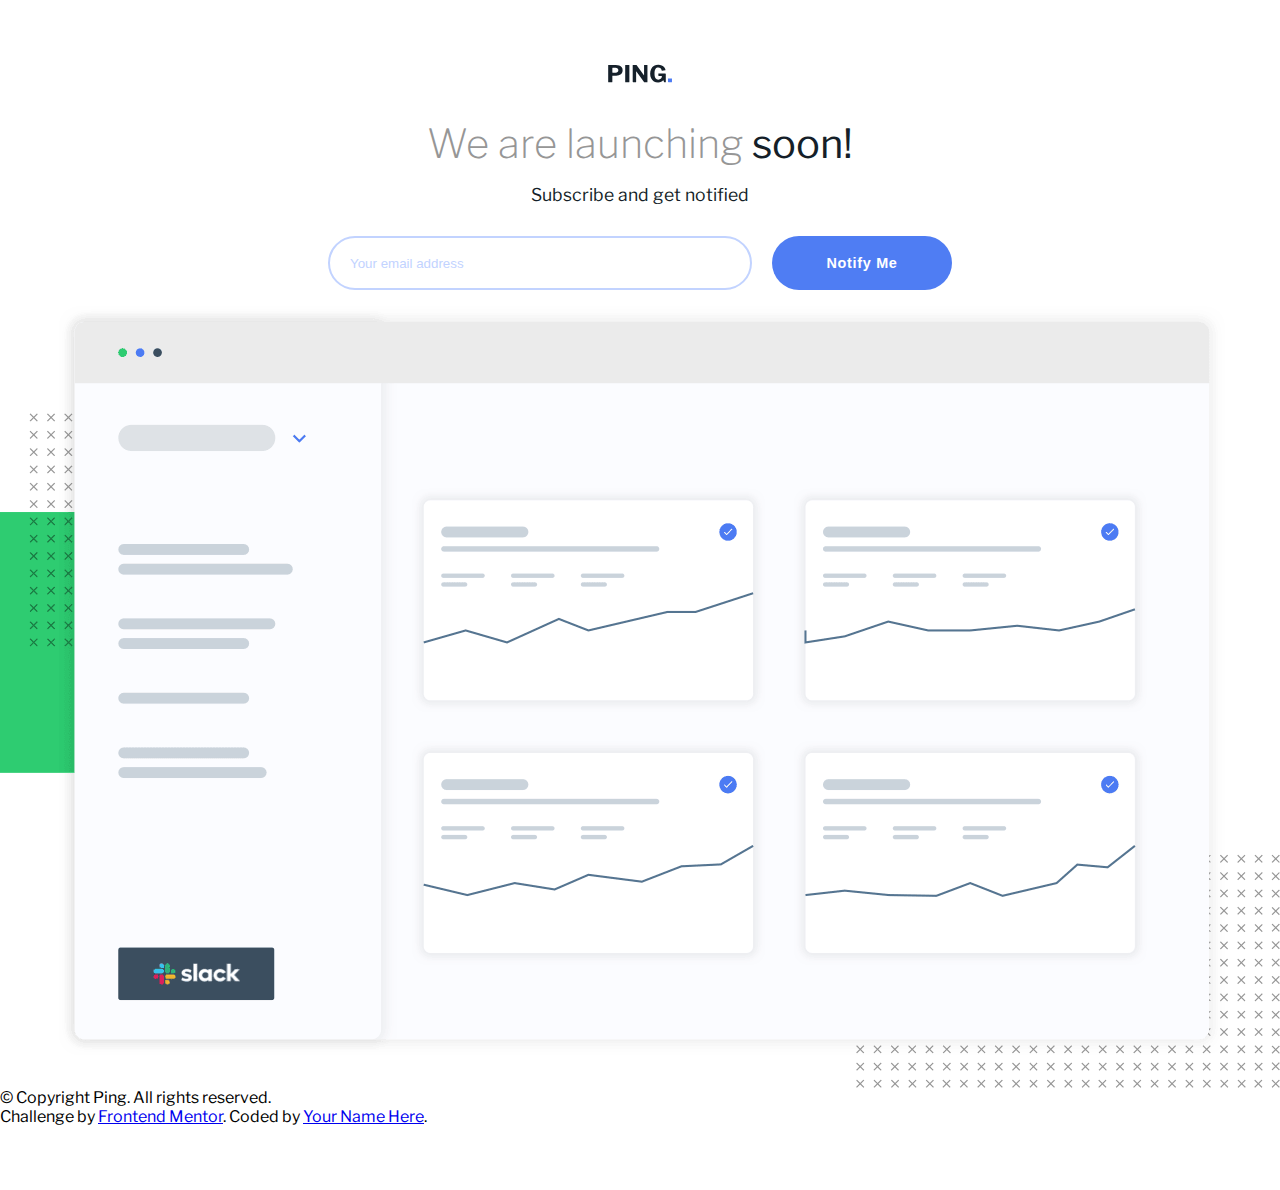
==== settings/index.html @ db12de8f "ok" ====
<!DOCTYPE html>
<html lang="en">
<head>
  <meta charset="UTF-8">
  <meta name="viewport" content="width=device-width, initial-scale=1.0">
  <link rel="icon" type="image/png" sizes="32x32" href="../images/favicon-32x32.png">
  <link rel="preconnect" href="https://fonts.googleapis.com">
  <link rel="preconnect" href="https://fonts.gstatic.com" crossorigin>
  <link href="https://fonts.googleapis.com/css2?family=Libre+Franklin:ital,wght@0,100..900;1,100..900&display=swap" rel="stylesheet">
  <link rel="stylesheet" href="style.css">
  <title>Frontend Mentor | Ping coming soon page</title>
</head>
<body>

  <main class="container">
    <img src="../images/logo.svg" alt="logo-PING" class="logo">
      <h1>We are launching <strong>soon!</strong></h1>
        <p class="subtitulo">Subscribe and get notified</p>
        <div class="inproviso">
          <input placeholder="Your email address" type="email" name="" id="email">
          <button>Notify Me</button>
        </div>
        <img src="../images/illustration-dashboard.png" alt="dashboard" class="illustration">
  </main>

  

  <footer>
    <p>&copy; Copyright Ping. All rights reserved.</p>
    <p class="attribution">
      Challenge by <a href="https://www.frontendmentor.io?ref=challenge" target="_blank">Frontend Mentor</a>. 
      Coded by <a href="#">Your Name Here</a>.
    </p>
  </footer>
  <script src="app.js"></script>
</body>
</html>
---- settings/style.css ----
:root {
--Blue: hsl(223, 87%, 63%);
--Pale-Blue: hsl(223, 100%, 88%);
--Light-Red: hsl(354, 100%, 66%);
--Gray: hsl(0, 0%, 59%);
--Very-Dark-Blue: hsl(209, 33%, 12%);
}

* {
    margin: 0;
    padding: 0;
    box-sizing: content-box;
}

body {
    margin: 5% 0 5% 0;
    background-color: #FFFF;
    font-family: "Libre Franklin", serif;
}

.container {
    display: flex;
    flex-direction: column;
    justify-content: center;
    align-items: center;
    gap: 16px;
   
}

.logo {
    width: 5%;
    margin-bottom: 20px;
}

h1 {
    font-size: 2.5rem;
    font-weight: 200;
    color: var(--Gray);
}

h1 > strong {
    color: var(--Very-Dark-Blue);
}

.container > h1 + p {
    color: var(--Very-Dark-Blue);
    font-size: 1.1rem;
    margin-bottom: 15px;
}

.inproviso {
    display: flex;
    flex-direction: row;
    gap: 20px;
}

#email {
    height: 50px;
    width: 420px;
    border: solid var(--Pale-Blue) 2px;
    border-radius: 50px;
}

#email::placeholder {
    padding: 20px;
    color: var(--Pale-Blue);
}

#email + button {
    width: 180px;
    border: none;
    border-radius: 50px;
    background-color: var(--Blue);
    color: #FFFF;
    font-weight: 600;
    font-size: 0.9rem;
    letter-spacing: 0.7px;

}
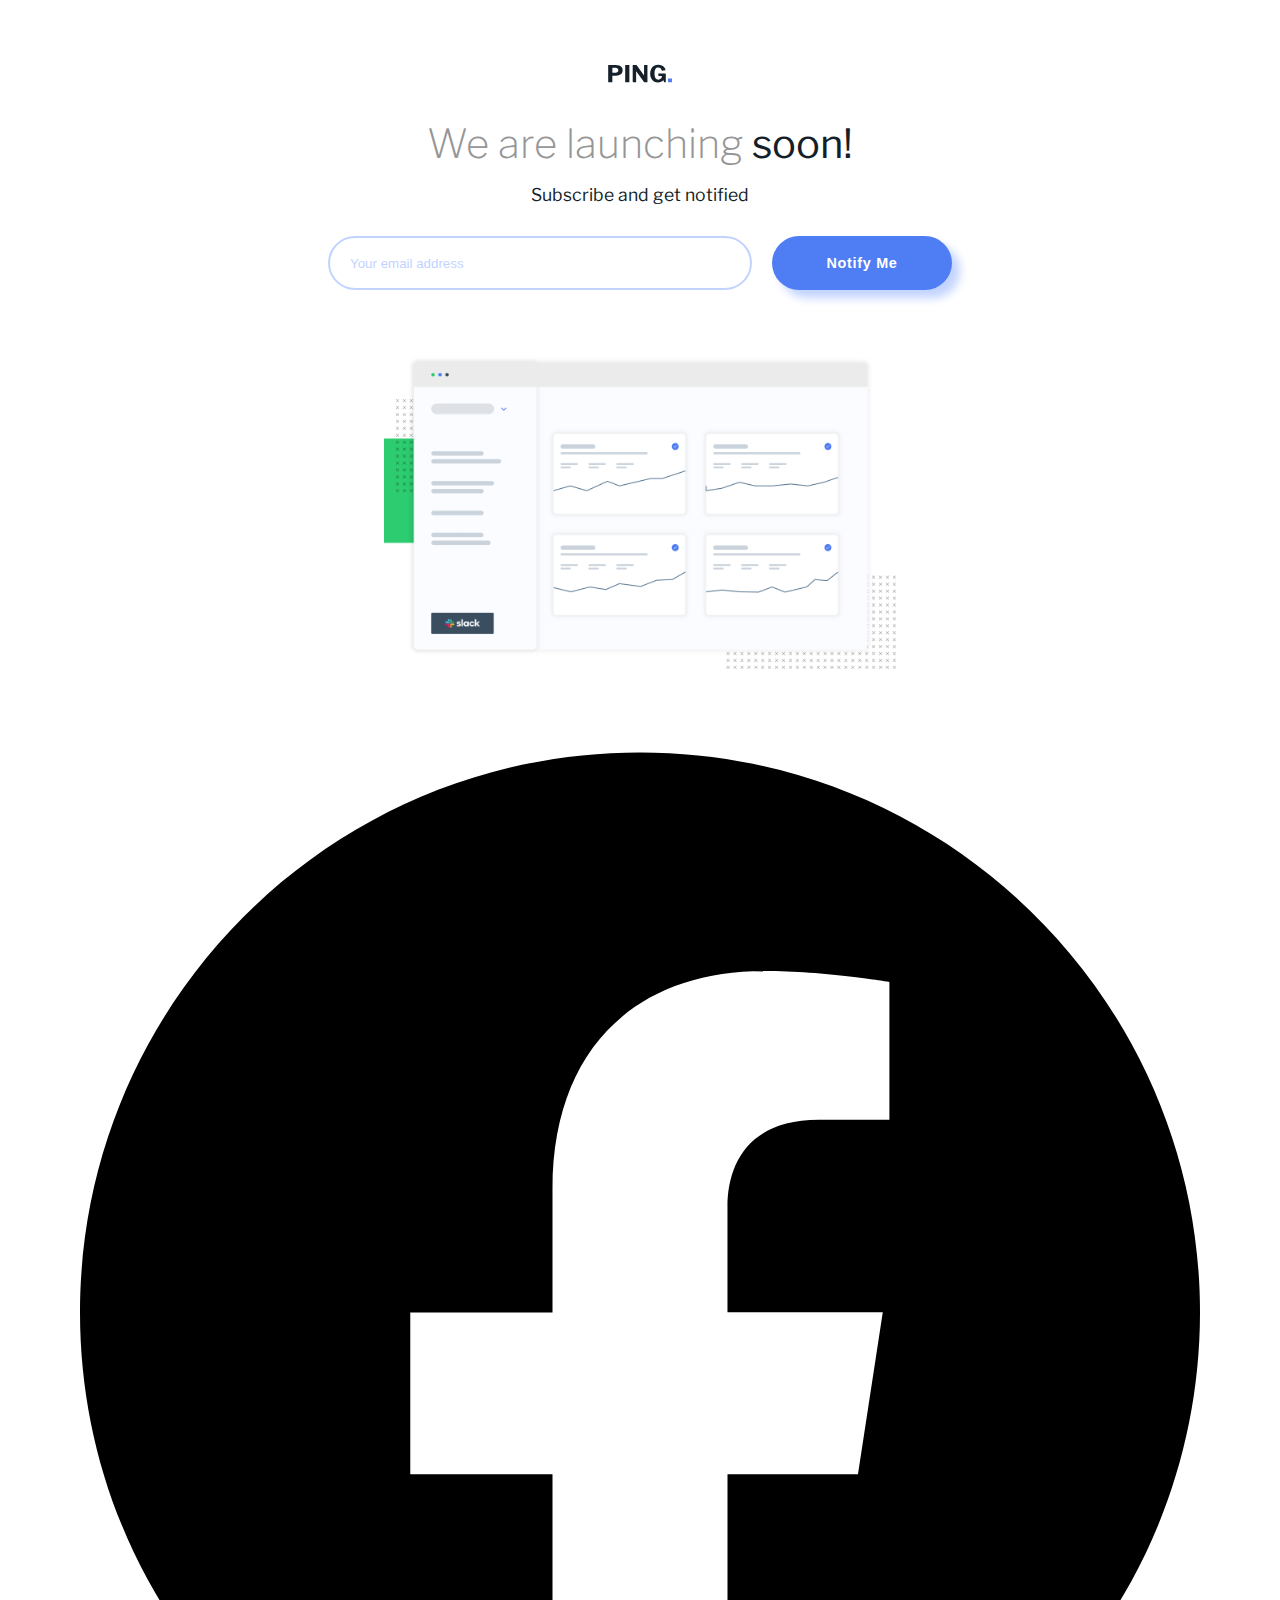
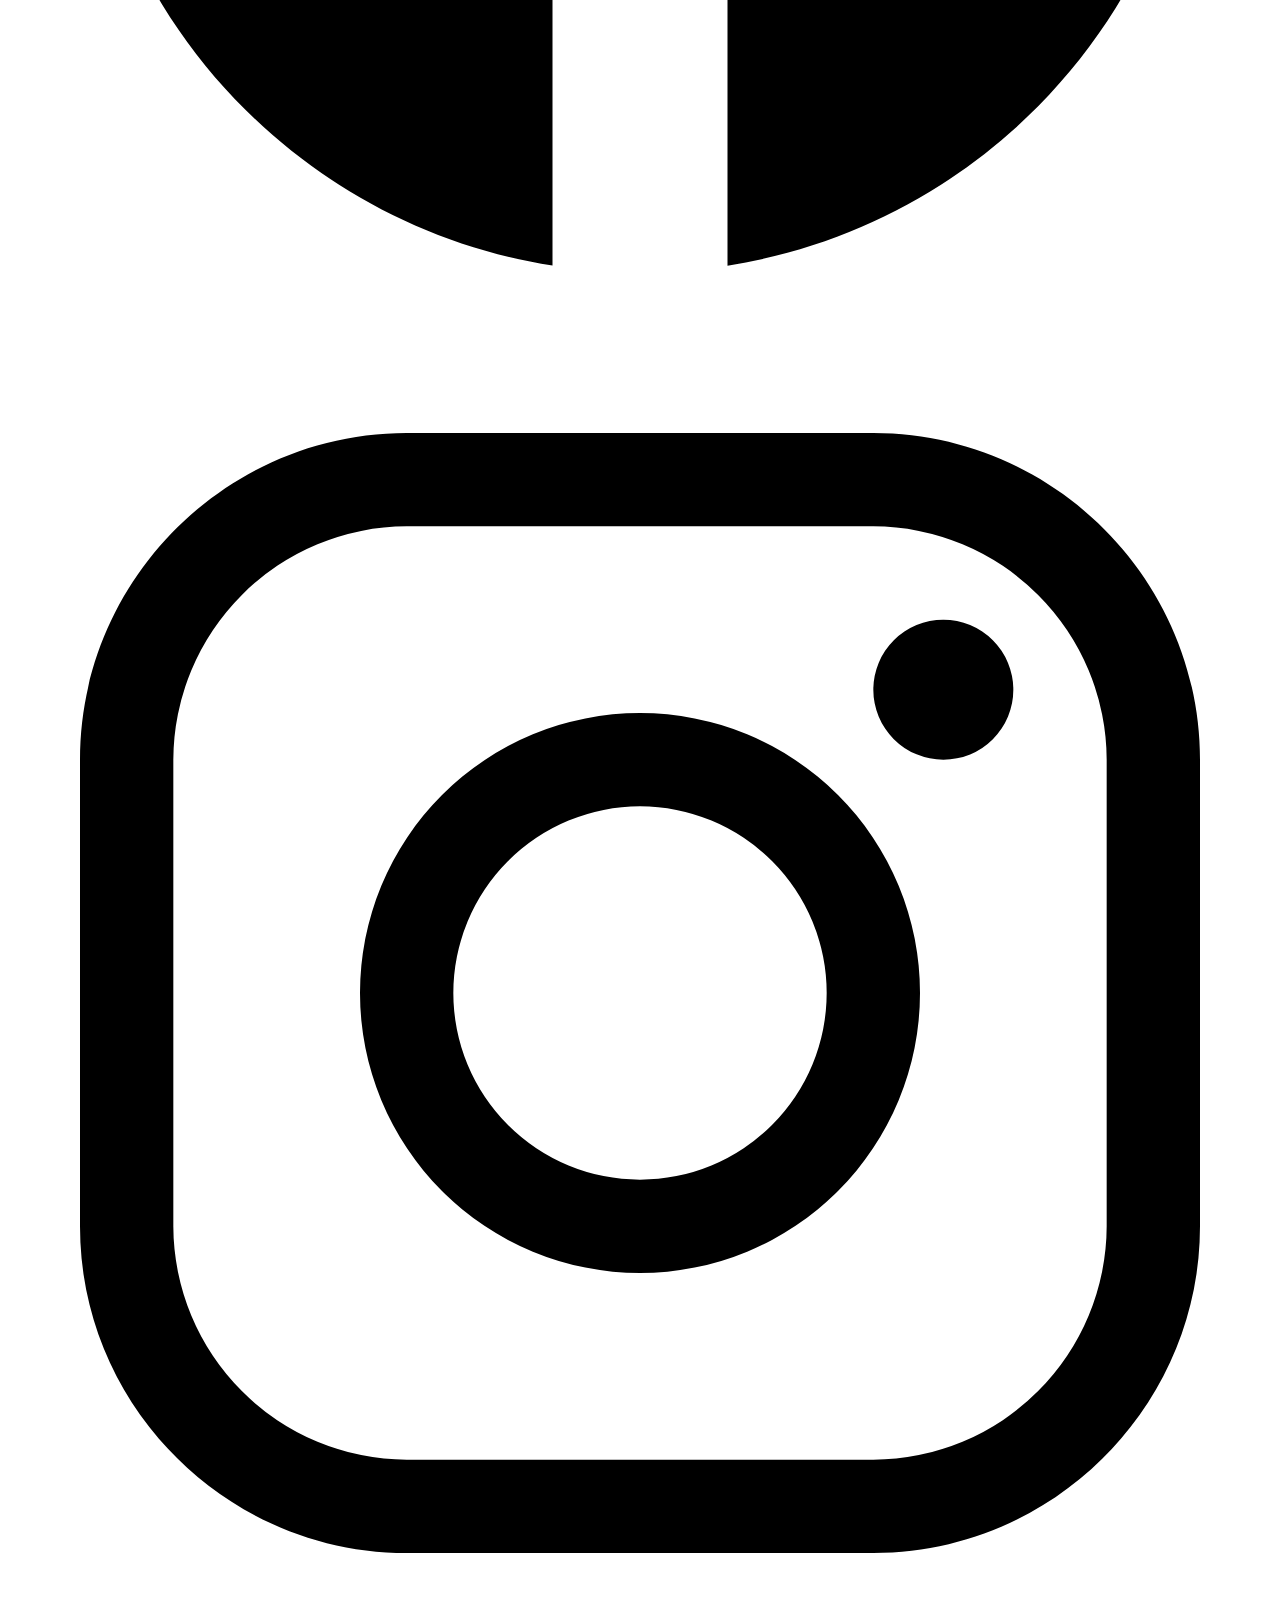
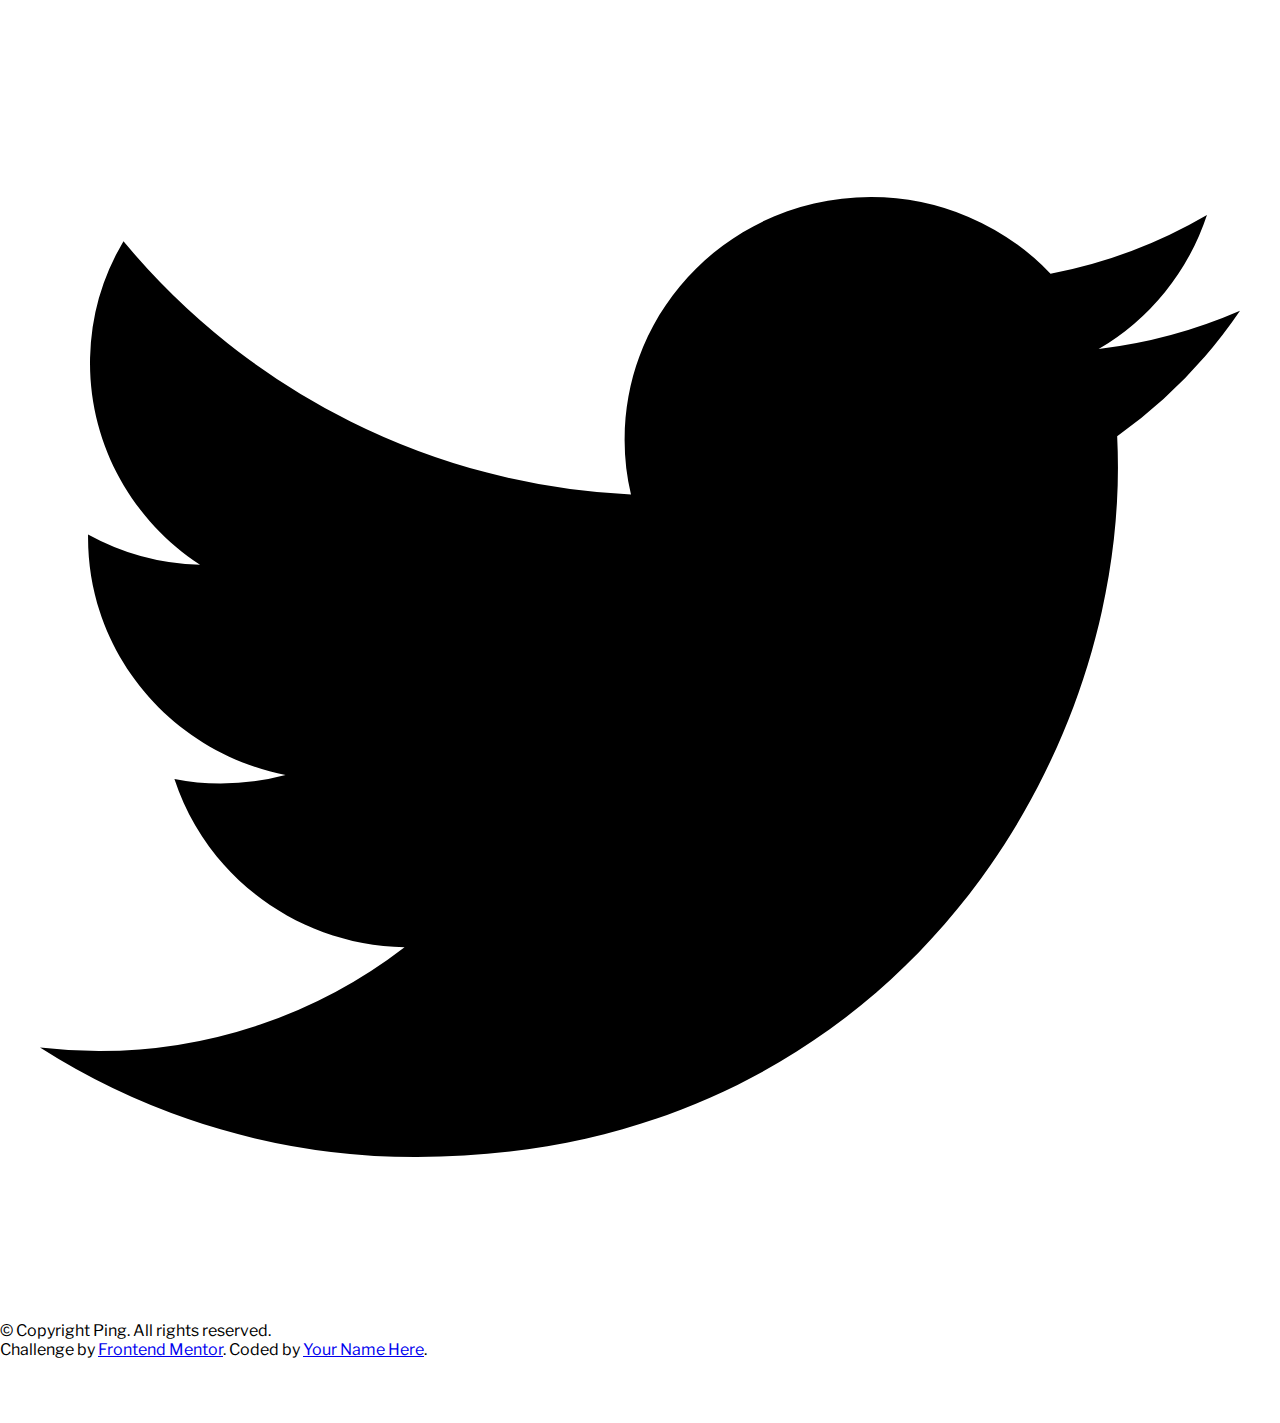
==== commit 5dd1e507: "colocnado ás imagens e os links" ====
--- a/settings/index.html
+++ b/settings/index.html
@@ -26,7 +26,18 @@
   
 
   <footer>
-    <p>&copy; Copyright Ping. All rights reserved.</p>
+    <div class="importantes">
+      <a href="#">
+        <img src="../images/logo-facebook.svg" alt="logo-facebook" class="redes_sociais">
+      </a>
+      <a href="#">
+        <img src="../images/logo-instagram.svg" alt="logo-instagram" class="redes_sociais">
+      </a>
+      <a href="#">
+        <img src="../images/logo-twitter.svg" alt="logo-twitter" class="redes_sociais">
+      </a>
+      <p>&copy; Copyright Ping. All rights reserved.</p>
+    </div>
     <p class="attribution">
       Challenge by <a href="https://www.frontendmentor.io?ref=challenge" target="_blank">Frontend Mentor</a>. 
       Coded by <a href="#">Your Name Here</a>.
--- a/settings/style.css
+++ b/settings/style.css
@@ -52,6 +52,7 @@
     display: flex;
     flex-direction: row;
     gap: 20px;
+    margin-bottom: 50px;
 }
 
 #email {
@@ -66,6 +67,11 @@
     color: var(--Pale-Blue);
 }
 
+#email:hover {
+    border: solid var(--Gray) 2px;
+    cursor: pointer;
+}
+
 #email + button {
     width: 180px;
     border: none;
@@ -75,5 +81,15 @@
     font-weight: 600;
     font-size: 0.9rem;
     letter-spacing: 0.7px;
+    box-shadow: 8px 8px 10px var(--Pale-Blue);
 
+}
+
+#email + button {
+    cursor: pointer;
+}
+
+
+.illustration {
+    width: 40%;
 }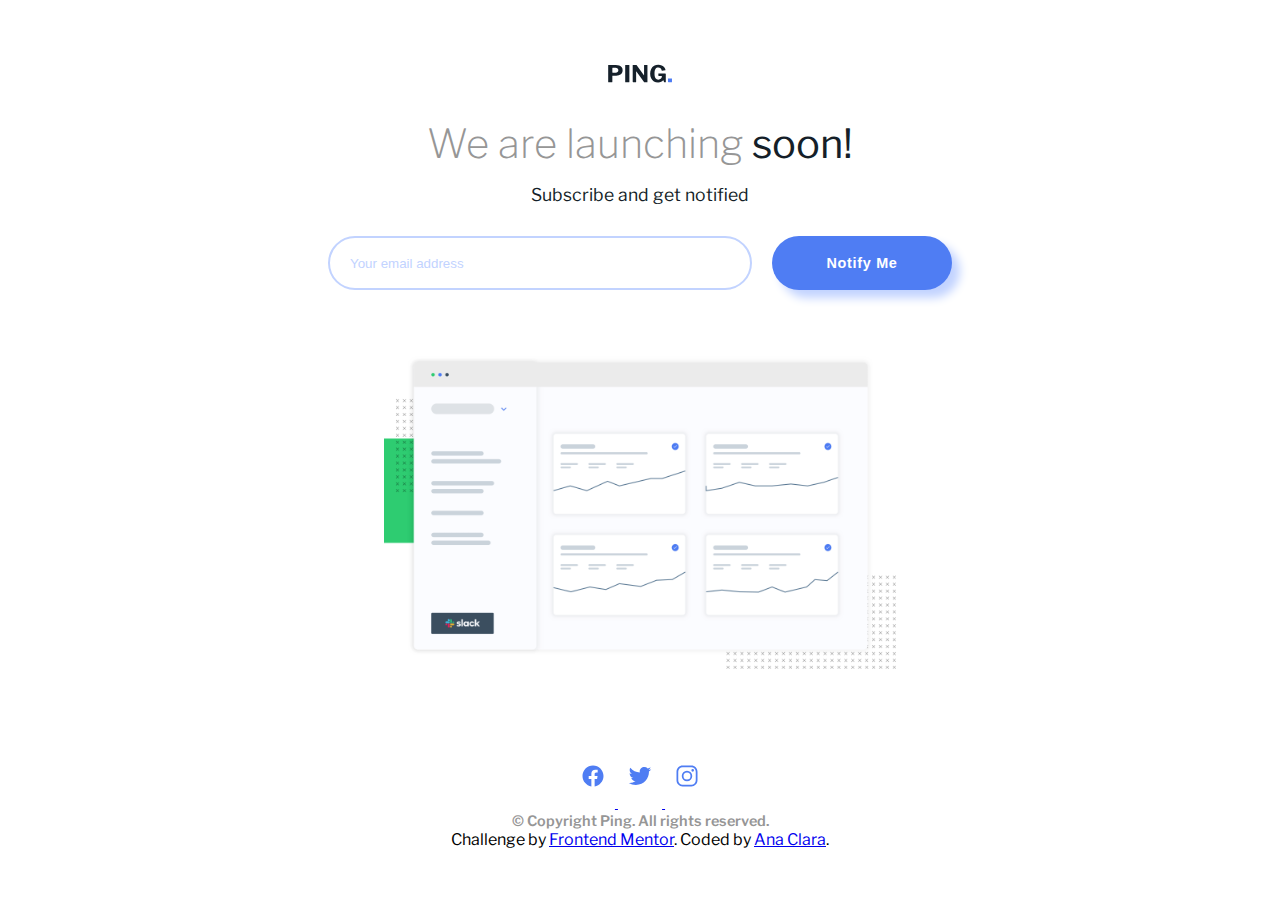
==== commit 386e3017: "trocando de lugares" ====
--- a/settings/index.html
+++ b/settings/index.html
@@ -30,17 +30,19 @@
       <a href="#">
         <img src="../images/logo-facebook.svg" alt="logo-facebook" class="redes_sociais">
       </a>
+      
+      <a href="#">
+        <img src="../images/logo-twitter.svg" alt="logo-twitter" class="redes_sociais">
+      </a>
+
       <a href="#">
         <img src="../images/logo-instagram.svg" alt="logo-instagram" class="redes_sociais">
-      </a>
-      <a href="#">
-        <img src="../images/logo-twitter.svg" alt="logo-twitter" class="redes_sociais">
       </a>
       <p>&copy; Copyright Ping. All rights reserved.</p>
     </div>
     <p class="attribution">
       Challenge by <a href="https://www.frontendmentor.io?ref=challenge" target="_blank">Frontend Mentor</a>. 
-      Coded by <a href="#">Your Name Here</a>.
+      Coded by <a href="https://github.com/ursuladdd">Ana Clara</a>.
     </p>
   </footer>
   <script src="app.js"></script>
--- a/settings/style.css
+++ b/settings/style.css
@@ -92,4 +92,28 @@
 
 .illustration {
     width: 40%;
+}
+
+footer {
+    margin-top: 95px;
+    display: flex;
+    flex-direction: column;
+    justify-content: center;
+    align-items: center;
+}
+
+.importantes {
+    text-align: center;
+    text-decoration: none;
+}
+
+.redes_sociais {
+    width: 2.5%;
+    margin: 0 10px 20px 10px ;
+}
+
+footer > .importantes > p {
+    color: var(--Gray);
+    font-size: 0.9rem;
+    font-weight: 600;
 }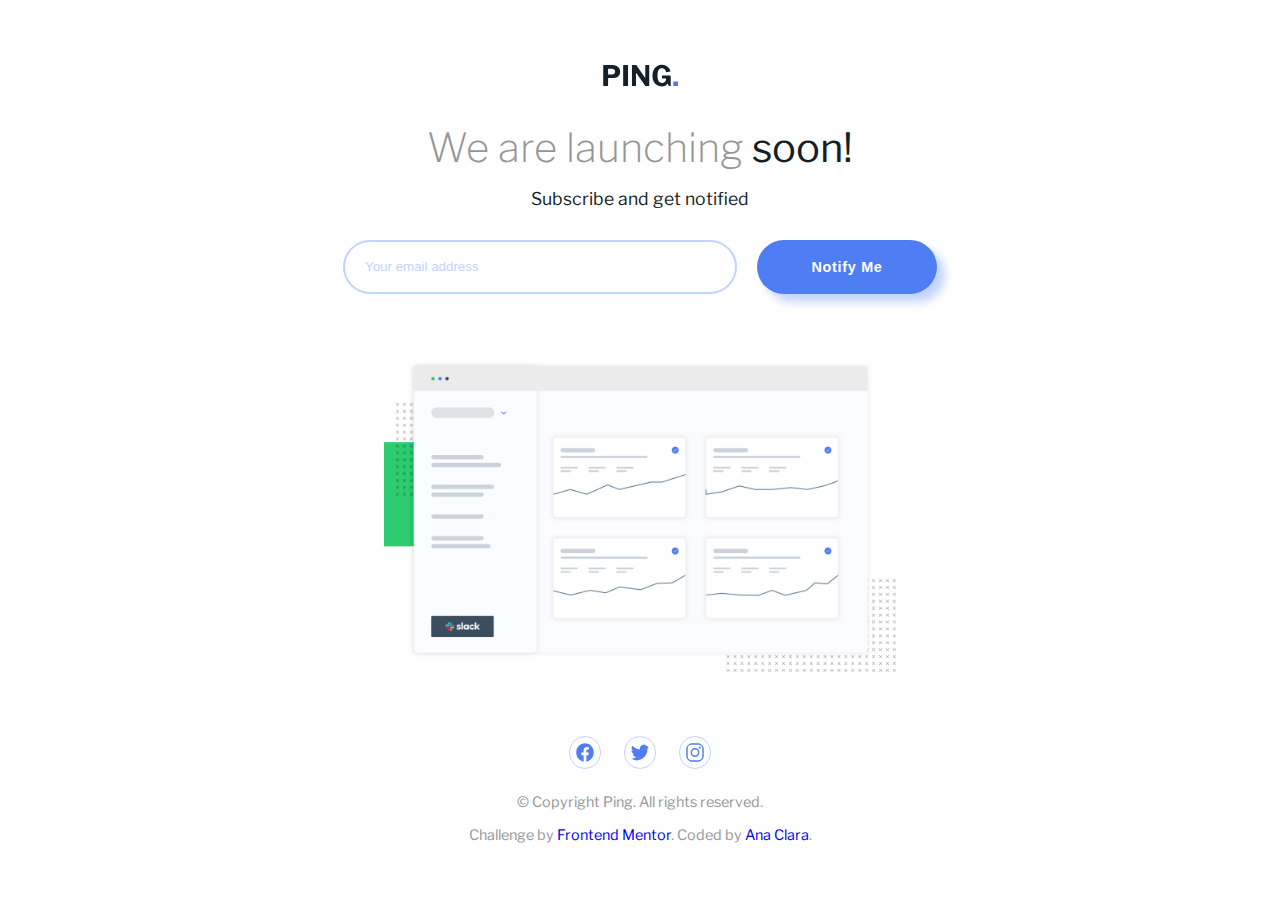
==== commit 77fad7bd: "Colocando o seletor de Id no botão" ====
--- a/settings/index.html
+++ b/settings/index.html
@@ -18,7 +18,7 @@
         <p class="subtitulo">Subscribe and get notified</p>
         <div class="inproviso">
           <input placeholder="Your email address" type="email" name="" id="email">
-          <button>Notify Me</button>
+          <button id="botao">Notify Me</button>
         </div>
         <img src="../images/illustration-dashboard.png" alt="dashboard" class="illustration">
   </main>
--- a/settings/style.css
+++ b/settings/style.css
@@ -1,9 +1,9 @@
 :root {
---Blue: hsl(223, 87%, 63%);
---Pale-Blue: hsl(223, 100%, 88%);
---Light-Red: hsl(354, 100%, 66%);
---Gray: hsl(0, 0%, 59%);
---Very-Dark-Blue: hsl(209, 33%, 12%);
+--Blue: #4f7df3;
+--Pale-Blue: #c2d3ff;
+--Light-Red: #ff5263;
+--Gray: #969696;
+--Very-Dark-Blue: #151f29;
 }
 
 * {
@@ -13,7 +13,7 @@
 }
 
 body {
-    margin: 5% 0 5% 0;
+    margin: 5% 0 3% 0;
     background-color: #FFFF;
     font-family: "Libre Franklin", serif;
 }
@@ -28,7 +28,7 @@
 }
 
 .logo {
-    width: 5%;
+    width: 75px;
     margin-bottom: 20px;
 }
 
@@ -57,7 +57,7 @@
 
 #email {
     height: 50px;
-    width: 420px;
+    width: 390px;
     border: solid var(--Pale-Blue) 2px;
     border-radius: 50px;
 }
@@ -95,7 +95,7 @@
 }
 
 footer {
-    margin-top: 95px;
+    margin-top: 5%;
     display: flex;
     flex-direction: column;
     justify-content: center;
@@ -108,12 +108,89 @@
 }
 
 .redes_sociais {
-    width: 2.5%;
+    width: 2%;
     margin: 0 10px 20px 10px ;
+    border-radius: 50px;
+    padding: 5px;
+    border: solid var(--Pale-Blue) 1px;
+}
+
+.redes_sociais:hover {
+    border: solid #4f7df3 1px;
+    transition: 0.5s;
+}
+
+a {
+    text-decoration: none;
 }
 
 footer > .importantes > p {
     color: var(--Gray);
     font-size: 0.9rem;
-    font-weight: 600;
-}+}
+
+
+.attribution {
+    margin-top: 15px;
+    color: var(--Gray);
+    font-size: 0.9rem;
+}
+
+@media (max-width: 480px) {
+
+    body {
+        margin: 10%;
+    }
+    
+    .container {
+        display: flex;
+        justify-content: center;
+        align-items: center;
+        gap: 25px;
+    }
+
+    .logo {
+        width: 20%;
+    }
+
+    h1 {
+        font-size: 1.5rem;
+    }
+
+    .container > h1 + p {
+        font-size: 0.9rem;
+    }
+
+    .inproviso {
+        flex-direction: column;
+    }
+
+    #email {
+        width: 100%;
+    }
+
+    #email::placeholder {
+        padding: 30px;
+    }
+
+    #email + button {
+        height: 50px;
+        width: 340px;
+    }
+
+    .illustration {
+        width: 110%;
+    }
+
+    footer {
+        margin-top: 20%;
+    }
+
+    .redes_sociais {
+        width: 5%;
+    }
+
+   
+
+}
+
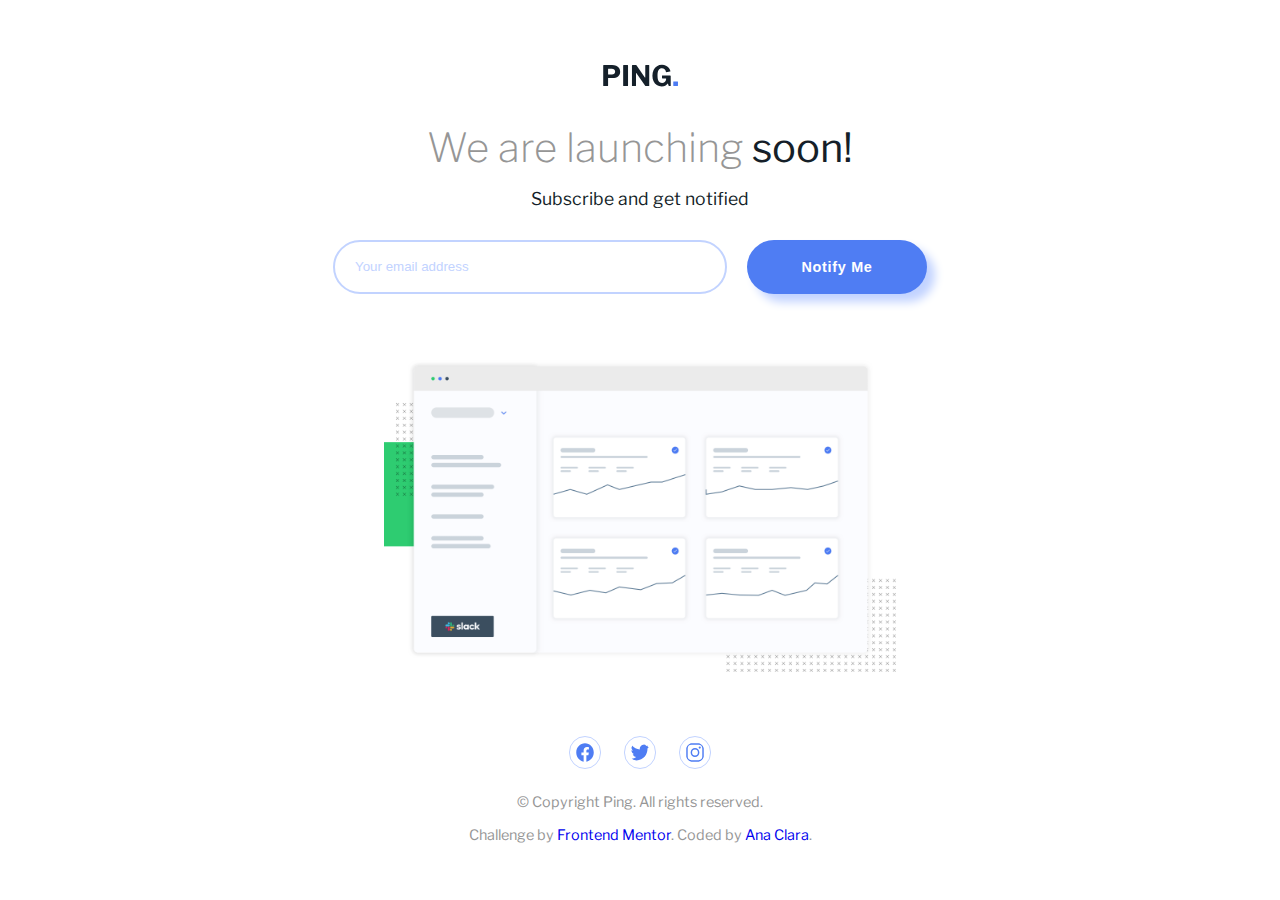
==== commit c0396f22: "Colocando um <p>" ====
--- a/settings/index.html
+++ b/settings/index.html
@@ -19,6 +19,7 @@
         <div class="inproviso">
           <input placeholder="Your email address" type="email" name="" id="email">
           <button id="botao">Notify Me</button>
+          <p id="erro"></p>
         </div>
         <img src="../images/illustration-dashboard.png" alt="dashboard" class="illustration">
   </main>
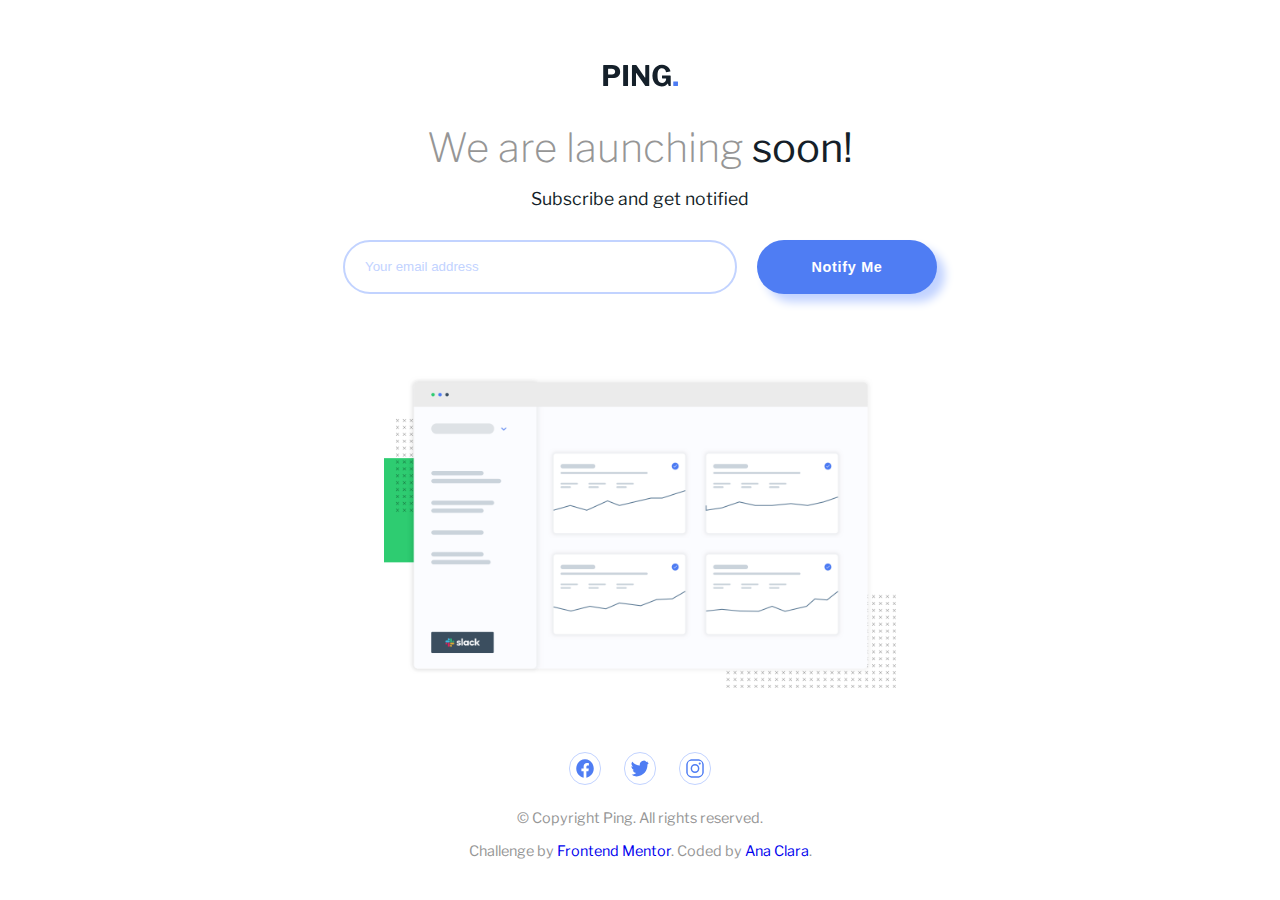
==== commit faf7750c: "Quase concluida" ====
--- a/settings/index.html
+++ b/settings/index.html
@@ -19,8 +19,9 @@
         <div class="inproviso">
           <input placeholder="Your email address" type="email" name="" id="email">
           <button id="botao">Notify Me</button>
-          <p id="erro"></p>
         </div>
+        <p id="erro"></p>
+        
         <img src="../images/illustration-dashboard.png" alt="dashboard" class="illustration">
   </main>
 
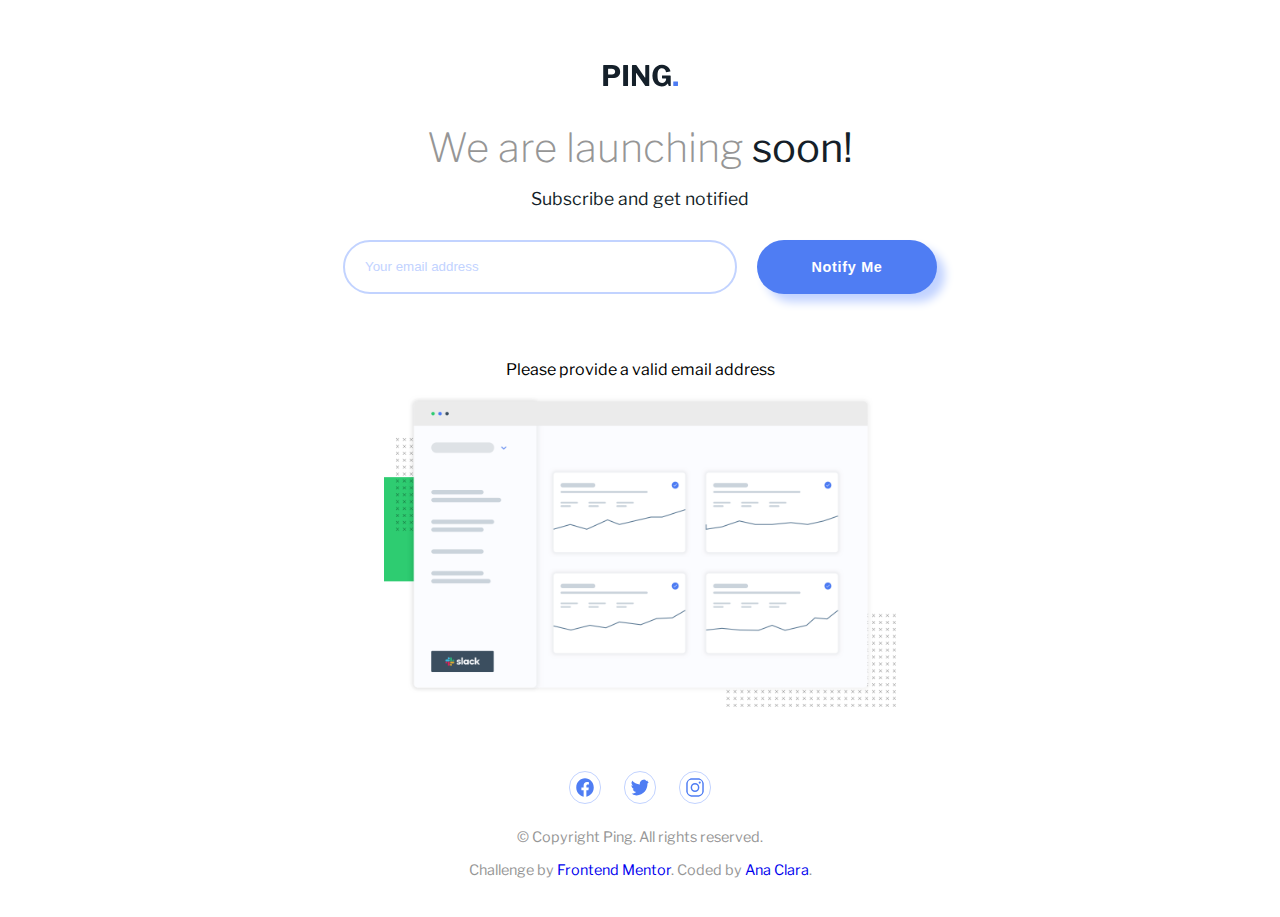
==== commit da140d25: "Alterando a posição do span" ====
--- a/settings/index.html
+++ b/settings/index.html
@@ -20,7 +20,10 @@
           <input placeholder="Your email address" type="email" name="" id="email">
           <button id="botao">Notify Me</button>
         </div>
-        <p id="erro"></p>
+        <span class="erro-message">
+          <p id="erro">Please provide a valid email address</p>
+        </span>
+        
         
         <img src="../images/illustration-dashboard.png" alt="dashboard" class="illustration">
   </main>
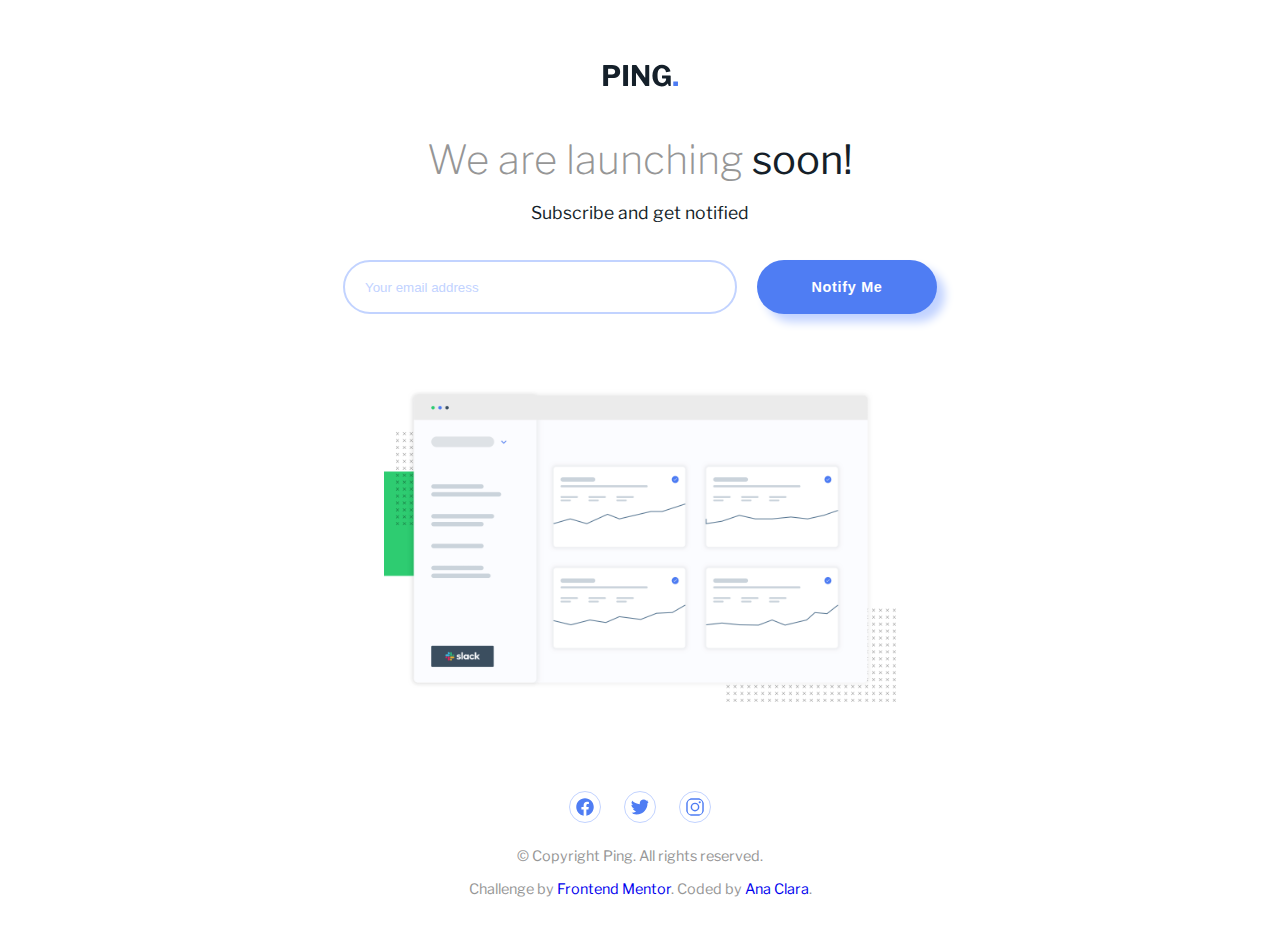
==== commit ec98a780: "finalizado" ====
--- a/settings/index.html
+++ b/settings/index.html
@@ -21,7 +21,7 @@
           <button id="botao">Notify Me</button>
         </div>
         <span class="erro-message">
-          <p id="erro">Please provide a valid email address</p>
+          <p id="erro"></p>
         </span>
         
         
--- a/settings/style.css
+++ b/settings/style.css
@@ -23,19 +23,20 @@
     flex-direction: column;
     justify-content: center;
     align-items: center;
-    gap: 16px;
+    gap: 8px;
    
 }
 
 .logo {
     width: 75px;
-    margin-bottom: 20px;
+    margin-bottom: 40px;
 }
 
 h1 {
     font-size: 2.5rem;
     font-weight: 200;
     color: var(--Gray);
+    margin-bottom: 10px;
 }
 
 h1 > strong {
@@ -45,14 +46,14 @@
 .container > h1 + p {
     color: var(--Very-Dark-Blue);
     font-size: 1.1rem;
-    margin-bottom: 15px;
+    margin-bottom: 2.3%;
 }
 
 .inproviso {
     display: flex;
     flex-direction: row;
     gap: 20px;
-    margin-bottom: 50px;
+    
 }
 
 #email {
@@ -70,6 +71,17 @@
 #email:hover {
     border: solid var(--Gray) 2px;
     cursor: pointer;
+}
+
+.erro-message {
+    position: relative;
+    right: 11.5%;
+    
+}
+
+#erro {
+    color: var(--Light-Red);
+    font-size: 0.7rem;
 }
 
 #email + button {
@@ -91,11 +103,12 @@
 
 
 .illustration {
+    padding-top: 4.6%;
     width: 40%;
 }
 
 footer {
-    margin-top: 5%;
+    margin-top: 7%;
     display: flex;
     flex-direction: column;
     justify-content: center;
